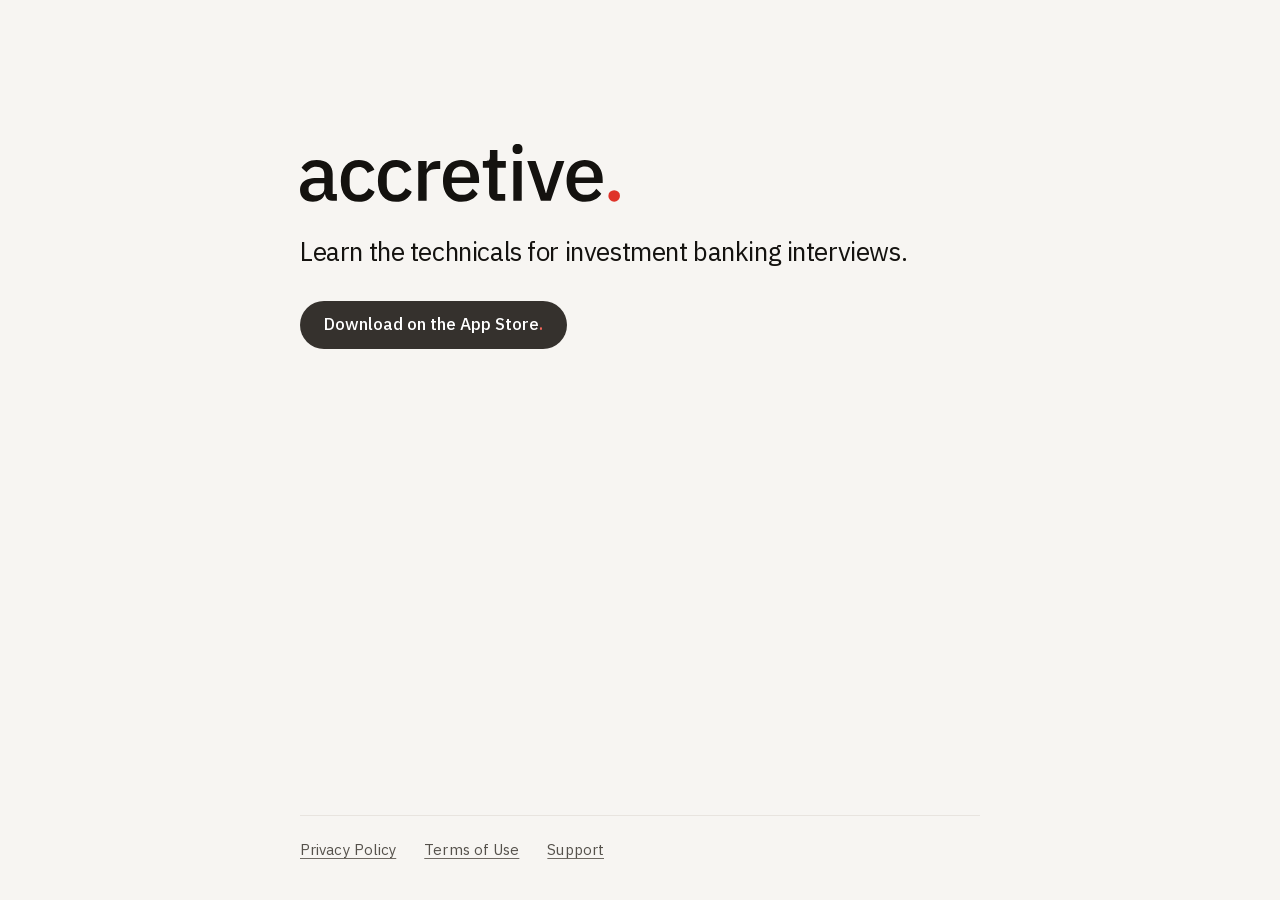
==== index.html @ 2911edc6 "Add the static site for accretiveapp.com Home page, /privacy, /terms, /support and a 404 page. Plain" ====
<!doctype html>
<html lang="en">
<head>
  <meta charset="utf-8">
  <meta name="viewport" content="width=device-width, initial-scale=1">
  <title>Accretive: Learn the technicals for investment banking interviews</title>
  <meta name="description" content="Learn the technicals for investment banking interviews.">
  <meta name="color-scheme" content="light dark">
  <meta name="theme-color" content="#F7F5F2" media="(prefers-color-scheme: light)">
  <meta name="theme-color" content="#121110" media="(prefers-color-scheme: dark)">
  <link rel="preload" href="/fonts/AppSans-Regular.ttf" as="font" type="font/ttf" crossorigin>
  <link rel="preload" href="/fonts/AppSans-Medium.ttf" as="font" type="font/ttf" crossorigin>
  <link rel="stylesheet" href="/style.css">
</head>
<body>
<div class="page">
  <main class="home">
    <h1 class="wordmark"><svg role="img" aria-label="Accretive" viewBox="185 152.7 1631.3 294.6"><g transform="translate(-75.764697 62.313744)"><path fill="currentColor" d="M448.765,380.27L424.873,380.27C417.04,380.27 410.316,378.507 404.702,374.982C399.088,371.457 394.845,366.431 391.973,359.903C389.101,353.375 387.665,345.672 387.665,336.795L387.665,333.27L399.806,346.195L386.098,346.195C382.181,358.728 375.001,368.324 364.556,374.982C354.112,381.64 341.448,384.97 326.565,384.97C305.676,384.97 289.487,379.486 277.998,368.52C266.509,357.553 260.765,342.8 260.765,324.261C260.765,310.683 264.094,299.39 270.752,290.382C277.411,281.374 287.137,274.585 299.931,270.015C312.726,265.446 328.654,263.161 347.715,263.161L384.531,263.161L384.531,245.928C384.531,233.656 381.137,224.06 374.348,217.14C367.559,210.221 356.984,206.761 342.623,206.761C330.873,206.761 321.147,209.438 313.444,214.79C305.741,220.143 299.279,226.736 294.056,234.57L268.598,211.461C275.387,199.972 284.983,190.507 297.386,183.065C309.788,175.624 325.781,171.903 345.365,171.903C371.476,171.903 391.647,178.104 405.877,190.507C420.108,202.91 427.223,220.47 427.223,243.186L427.223,345.411L448.765,345.411L448.765,380.27ZM384.531,290.578L348.498,290.578C333.615,290.578 322.517,292.928 315.206,297.628C307.895,302.328 304.24,309.117 304.24,317.995L304.24,325.045C304.24,333.922 307.373,340.711 313.64,345.411C319.906,350.111 328.262,352.461 338.706,352.461C347.584,352.461 355.417,351.156 362.206,348.545C368.995,345.933 374.413,342.147 378.461,337.186C382.508,332.225 384.531,326.481 384.531,319.953L384.531,290.578ZM561.565,384.97C532.059,384.97 509.212,375.374 493.023,356.182C476.834,336.99 468.74,311.075 468.74,278.436C468.74,245.797 476.834,219.882 493.023,200.69C509.212,181.499 532.059,171.903 561.565,171.903C581.931,171.903 598.642,176.472 611.698,185.611C624.754,194.75 634.154,206.892 639.898,222.036L604.648,238.486C601.776,229.086 596.684,221.579 589.373,215.965C582.062,210.352 572.792,207.545 561.565,207.545C545.898,207.545 534.017,212.44 525.923,222.232C517.829,232.024 513.781,244.753 513.781,260.42L513.781,296.453C513.781,312.12 517.829,324.914 525.923,334.836C534.017,344.758 545.898,349.72 561.565,349.72C573.837,349.72 583.759,346.652 591.331,340.515C598.904,334.379 604.909,326.22 609.348,316.036L641.465,333.27C634.937,349.981 624.884,362.775 611.306,371.653C597.729,380.531 581.148,384.97 561.565,384.97ZM750.74,384.97C721.234,384.97 698.387,375.374 682.198,356.182C666.009,336.99 657.915,311.075 657.915,278.436C657.915,245.797 666.009,219.882 682.198,200.69C698.387,181.499 721.234,171.903 750.74,171.903C771.106,171.903 787.817,176.472 800.873,185.611C813.929,194.75 823.329,206.892 829.073,222.036L793.823,238.486C790.951,229.086 785.859,221.579 778.548,215.965C771.237,210.352 761.967,207.545 750.74,207.545C735.073,207.545 723.192,212.44 715.098,222.232C707.004,232.024 702.956,244.753 702.956,260.42L702.956,296.453C702.956,312.12 707.004,324.914 715.098,334.836C723.192,344.758 735.073,349.72 750.74,349.72C763.012,349.72 772.934,346.652 780.506,340.515C788.079,334.379 794.084,326.22 798.523,316.036L830.64,333.27C824.112,349.981 814.059,362.775 800.481,371.653C786.904,380.531 770.323,384.97 750.74,384.97ZM906.231,380.27L863.54,380.27L863.54,176.603L906.231,176.603L906.231,216.945L908.19,216.945C910.279,210.156 913.608,203.693 918.177,197.557C922.747,191.421 928.817,186.395 936.39,182.478C943.962,178.561 953.231,176.603 964.198,176.603L975.556,176.603L975.556,217.728L958.715,217.728C947.487,217.728 937.956,219.033 930.123,221.645C922.29,224.256 916.349,227.911 912.302,232.611C908.255,237.311 906.231,243.186 906.231,250.236L906.231,380.27ZM1084.048,384.97C1064.726,384.97 1048.015,380.596 1033.915,371.849C1019.815,363.102 1008.913,350.764 1001.211,334.836C993.508,318.908 989.656,300.108 989.656,278.436C989.656,256.764 993.442,238.029 1001.015,222.232C1008.587,206.435 1019.292,194.097 1033.131,185.22C1046.97,176.342 1063.551,171.903 1082.873,171.903C1102.979,171.903 1119.755,176.407 1133.202,185.415C1146.649,194.424 1156.767,206.631 1163.556,222.036C1170.345,237.442 1173.74,254.545 1173.74,273.345L1173.74,289.403L1034.306,289.403L1034.306,296.061C1034.306,311.728 1038.941,324.588 1048.211,334.64C1057.48,344.693 1070.731,349.72 1087.965,349.72C1100.498,349.72 1111.073,346.978 1119.69,341.495C1128.306,336.011 1135.487,328.57 1141.231,319.17L1166.69,343.845C1158.856,356.117 1147.824,366.039 1133.594,373.611C1119.363,381.183 1102.848,384.97 1084.048,384.97ZM1083.656,205.195C1073.734,205.195 1065.052,207.479 1057.611,212.049C1050.169,216.618 1044.424,222.885 1040.377,230.849C1036.33,238.813 1034.306,248.017 1034.306,258.461L1034.306,261.203L1129.09,261.203L1129.09,257.286C1129.09,246.842 1127.262,237.703 1123.606,229.87C1119.951,222.036 1114.729,215.965 1107.94,211.657C1101.151,207.349 1093.056,205.195 1083.656,205.195ZM1306.906,380.27L1269.698,380.27C1255.076,380.27 1243.913,376.288 1236.211,368.324C1228.508,360.36 1224.656,349.458 1224.656,335.62L1224.656,211.461L1192.931,211.461L1192.931,176.603L1210.165,176.603C1217.215,176.603 1222.111,175.036 1224.852,171.903C1227.594,168.77 1228.965,163.678 1228.965,156.628L1228.965,120.986L1267.348,120.986L1267.348,176.603L1310.04,176.603L1310.04,211.461L1267.348,211.461L1267.348,345.411L1306.906,345.411L1306.906,380.27ZM1369.965,141.745C1361.087,141.745 1354.624,139.656 1350.577,135.478C1346.53,131.3 1344.506,125.947 1344.506,119.42L1344.506,112.761C1344.506,106.233 1346.53,100.881 1350.577,96.703C1354.624,92.525 1361.087,90.436 1369.965,90.436C1378.842,90.436 1385.24,92.525 1389.156,96.703C1393.073,100.881 1395.031,106.233 1395.031,112.761L1395.031,119.42C1395.031,125.947 1393.073,131.3 1389.156,135.478C1385.24,139.656 1378.842,141.745 1369.965,141.745ZM1348.423,380.27L1348.423,176.603L1391.115,176.603L1391.115,380.27L1348.423,380.27ZM1539.165,380.27L1488.64,380.27L1419.315,176.603L1461.615,176.603L1492.948,269.428L1513.706,340.711L1516.056,340.711L1536.815,269.428L1568.148,176.603L1608.49,176.603L1539.165,380.27ZM1714.24,384.97C1694.917,384.97 1678.206,380.596 1664.106,371.849C1650.006,363.102 1639.105,350.764 1631.402,334.836C1623.699,318.908 1619.848,300.108 1619.848,278.436C1619.848,256.764 1623.634,238.029 1631.206,222.232C1638.779,206.435 1649.484,194.097 1663.323,185.22C1677.162,176.342 1693.742,171.903 1713.065,171.903C1733.17,171.903 1749.947,176.407 1763.394,185.415C1776.841,194.424 1786.959,206.631 1793.748,222.036C1800.537,237.442 1803.931,254.545 1803.931,273.345L1803.931,289.403L1664.498,289.403L1664.498,296.061C1664.498,311.728 1669.133,324.588 1678.402,334.64C1687.672,344.693 1700.923,349.72 1718.156,349.72C1730.69,349.72 1741.265,346.978 1749.881,341.495C1758.498,336.011 1765.679,328.57 1771.423,319.17L1796.881,343.845C1789.048,356.117 1778.016,366.039 1763.786,373.611C1749.555,381.183 1733.04,384.97 1714.24,384.97ZM1713.848,205.195C1703.926,205.195 1695.244,207.479 1687.802,212.049C1680.361,216.618 1674.616,222.885 1670.569,230.849C1666.522,238.813 1664.498,248.017 1664.498,258.461L1664.498,261.203L1759.281,261.203L1759.281,257.286C1759.281,246.842 1757.454,237.703 1753.798,229.87C1750.142,222.036 1744.92,215.965 1738.131,211.657C1731.342,207.349 1723.248,205.195 1713.848,205.195Z"/><ellipse class="stop" transform="matrix(0.741934 0 0 0.753526 478.158251 -229.477271)" cx="1865.809" cy="776.103" rx="39.828" ry="39.216"/></g></svg></h1>
    <p class="lede">Learn the technicals for investment banking interviews.</p>
    <!-- TODO: point this link at the App Store page once the app is live. -->
    <p><a class="store" href="#">Download on the App Store<span class="full-stop" aria-hidden="true">.</span></a></p>
  </main>
  <footer class="site-footer">
    <nav aria-label="Privacy, terms and support">
      <ul>
        <li><a href="/privacy/">Privacy Policy</a></li>
        <li><a href="/terms/">Terms of Use</a></li>
        <li><a href="/support/">Support</a></li>
      </ul>
    </nav>
  </footer>
</div>
</body>
</html>
---- style.css ----
/* Accretive site.
   The colours are the app's tokens (src/styles/tokens.ts in the app repo), light and dark.
   Monochrome with one red accent: the full stop. No gradients, no shadows, no images.
   Type is App Sans, weights 400 and 500 only (fonts/LICENSE.txt). */

@font-face {
  font-family: "App Sans";
  src: url("/fonts/AppSans-Regular.ttf") format("truetype");
  font-weight: 400;
  font-style: normal;
  font-display: swap;
}

@font-face {
  font-family: "App Sans";
  src: url("/fonts/AppSans-Medium.ttf") format("truetype");
  font-weight: 500;
  font-style: normal;
  font-display: swap;
}

:root {
  color-scheme: light dark;

  --page: #F7F5F2;
  --text: #14120F;
  --text-secondary: #55514B;
  --text-muted: #6F6A63;
  --border: #E8E4DF;
  --accent: #DF3329;

  /* The judgement key of the app: the one dark, filled control. */
  --key: #35312D;
  --key-hover: #14120F;
  --key-text: #FFFFFF;
  --key-stop: #FF6A5E;

  --measure: 680px;
  --gutter: 20px;
  --sans: "App Sans", system-ui, -apple-system, "Segoe UI", Roboto, "Helvetica Neue", Arial, sans-serif;
}

@media (prefers-color-scheme: dark) {
  :root {
    --page: #121110;
    --text: #ECEAE7;
    --text-secondary: #B0AAA4;
    --text-muted: #8B857E;
    --border: #2A2826;
    --accent: #FF6A5E;

    --key: #ECEAE7;
    --key-hover: #FFFFFF;
    --key-text: #14120F;
    --key-stop: #DF3329;
  }
}

*,
*::before,
*::after {
  box-sizing: border-box;
}

html {
  -webkit-text-size-adjust: 100%;
  text-size-adjust: 100%;
}

body {
  margin: 0;
  background: var(--page);
  color: var(--text);
  font-family: var(--sans);
  font-size: 17px;
  font-weight: 400;
  line-height: 1.6;
  overflow-wrap: break-word;
}

/* Page frame: one column of at most 680 px of text, the footer at the foot of a short page. */

.page {
  display: flex;
  flex-direction: column;
  min-height: 100vh;
  min-height: 100dvh;
  width: 100%;
  max-width: calc(var(--measure) + 2 * var(--gutter));
  margin: 0 auto;
  padding: 0 var(--gutter);
}

main {
  flex: 1;
  padding: 40px 0 8px;
}

.site-header {
  padding: 28px 0 20px;
  border-bottom: 1px solid var(--border);
}

.site-footer {
  margin-top: 56px;
  padding: 12px 0 28px;
  border-top: 1px solid var(--border);
}

/* The wordmark: letters in the text colour, the full stop in the accent. */

.wordmark {
  display: block;
  margin: 0;
  color: var(--text);
  line-height: 0;
}

.wordmark svg {
  display: block;
  width: 116px;
  height: auto;
}

.stop {
  fill: var(--accent);
}

/* Type: tighter tracking and leading as the size grows. */

h1,
h2 {
  margin: 0;
  font-weight: 500;
  text-wrap: balance;
}

h1 {
  font-size: 2rem;
  line-height: 1.15;
  letter-spacing: -0.022em;
}

h2 {
  margin-top: 2.5rem;
  margin-bottom: 0.5rem;
  font-size: 1.25rem;
  line-height: 1.3;
  letter-spacing: -0.012em;
}

p,
ul {
  margin: 0 0 1em;
  text-wrap: pretty;
}

h1 + p,
h1 + .meta {
  margin-top: 0.75rem;
}

.meta {
  color: var(--text-secondary);
}

ul {
  padding-left: 1.25em;
}

li + li {
  margin-top: 0.5em;
}

/* Links are underlined, never told apart by colour alone. */

a {
  color: inherit;
  text-decoration: underline;
  text-decoration-color: var(--text-muted);
  text-decoration-thickness: 1px;
  text-underline-offset: 0.2em;
}

a:hover {
  text-decoration-color: currentColor;
}

a:focus-visible {
  outline: 2px solid var(--text);
  outline-offset: 3px;
  border-radius: 2px;
}

/* Footer links: a tap target of at least 44 px. */

.site-footer ul {
  display: flex;
  flex-wrap: wrap;
  gap: 0 28px;
  margin: 0;
  padding: 0;
  list-style: none;
}

.site-footer li + li {
  margin-top: 0;
}

.site-footer a {
  display: inline-block;
  padding: 10px 0;
  min-height: 44px;
  font-size: 15px;
  line-height: 24px;
  letter-spacing: 0.006em;
  color: var(--text-secondary);
}

.site-footer a[aria-current="page"] {
  color: var(--text);
  font-weight: 500;
  text-decoration: none;
}

/* The home page. */

.home {
  padding-top: clamp(56px, 16vh, 144px);
}

.home .wordmark svg {
  width: min(100%, 280px);
}

.lede {
  margin: 2rem 0 2rem;
  font-size: 1.375rem;
  line-height: 1.35;
  letter-spacing: -0.012em;
  color: var(--text);
  text-wrap: balance;
}

/* The one main action: a dark key with the full stop in red. The accent is the stop, never a fill. */

.store {
  display: inline-flex;
  align-items: center;
  min-height: 48px;
  padding: 0 24px;
  border-radius: 9999px;
  background: var(--key);
  color: var(--key-text);
  font-weight: 500;
  text-decoration: none;
}

.store:hover {
  background: var(--key-hover);
}

.store:active {
  transform: scale(0.97);
}

.store:focus-visible {
  outline: 2px solid var(--text);
  outline-offset: 3px;
  border-radius: 9999px;
}

.store .full-stop {
  color: var(--key-stop);
}

@media (min-width: 600px) {
  h1 {
    font-size: 2.5rem;
    letter-spacing: -0.026em;
  }

  .site-header {
    padding-top: 40px;
  }

  main {
    padding-top: 56px;
  }

  .home .wordmark svg {
    width: 320px;
  }

  .lede {
    font-size: 1.625rem;
    letter-spacing: -0.016em;
  }
}
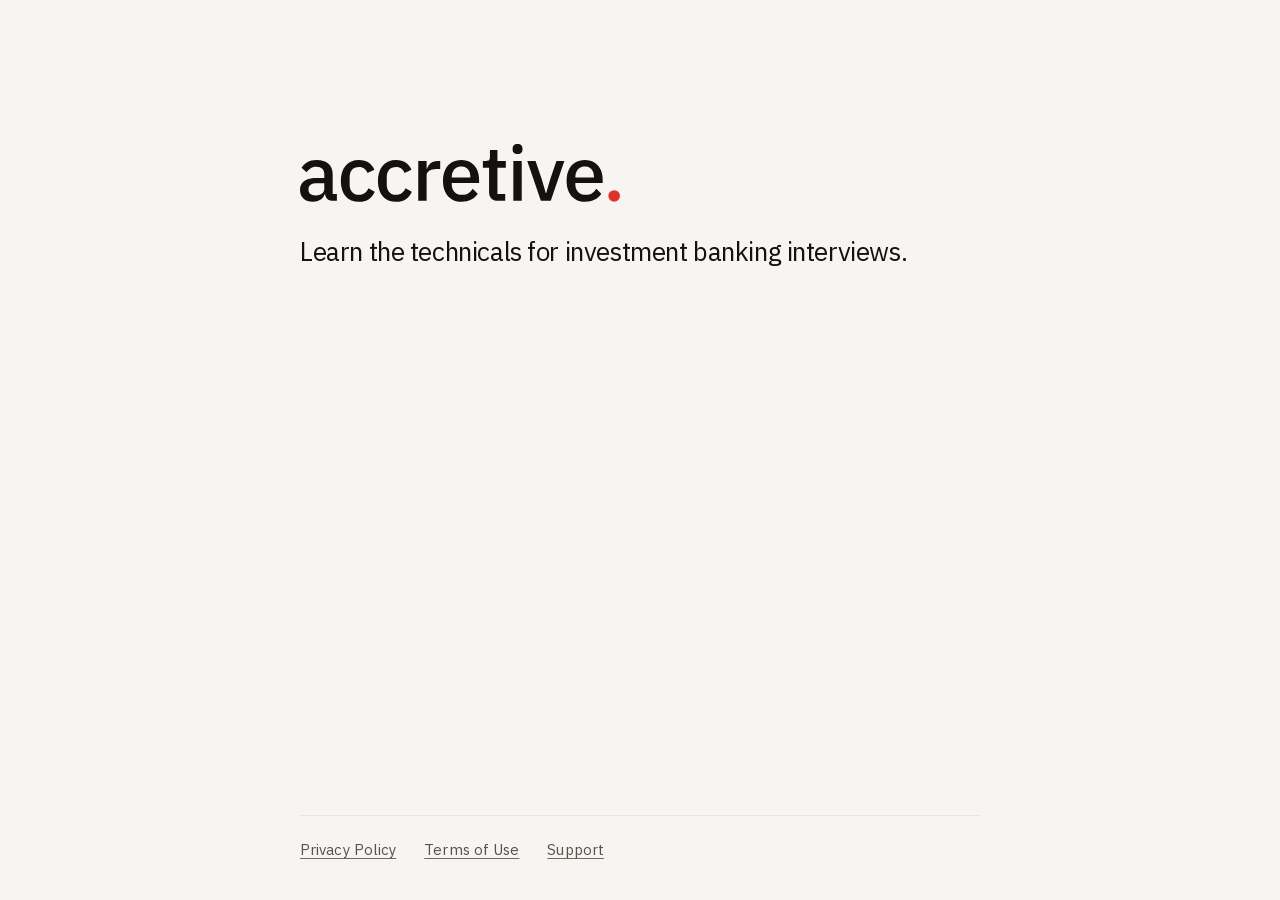
==== commit a0ee4aea: "Remove the App Store button, add the favicon and touch icon The home page loses the button for now a" ====
--- a/index.html
+++ b/index.html
@@ -9,16 +9,17 @@
   <meta name="theme-color" content="#F7F5F2" media="(prefers-color-scheme: light)">
   <meta name="theme-color" content="#121110" media="(prefers-color-scheme: dark)">
   <link rel="preload" href="/fonts/AppSans-Regular.ttf" as="font" type="font/ttf" crossorigin>
-  <link rel="preload" href="/fonts/AppSans-Medium.ttf" as="font" type="font/ttf" crossorigin>
   <link rel="stylesheet" href="/style.css">
+  <link rel="icon" type="image/png" sizes="32x32" href="/favicon-32.png">
+  <link rel="icon" type="image/png" sizes="180x180" href="/favicon-180.png">
+  <link rel="apple-touch-icon" href="/apple-touch-icon.png">
 </head>
 <body>
 <div class="page">
   <main class="home">
     <h1 class="wordmark"><svg role="img" aria-label="Accretive" viewBox="185 152.7 1631.3 294.6"><g transform="translate(-75.764697 62.313744)"><path fill="currentColor" d="M448.765,380.27L424.873,380.27C417.04,380.27 410.316,378.507 404.702,374.982C399.088,371.457 394.845,366.431 391.973,359.903C389.101,353.375 387.665,345.672 387.665,336.795L387.665,333.27L399.806,346.195L386.098,346.195C382.181,358.728 375.001,368.324 364.556,374.982C354.112,381.64 341.448,384.97 326.565,384.97C305.676,384.97 289.487,379.486 277.998,368.52C266.509,357.553 260.765,342.8 260.765,324.261C260.765,310.683 264.094,299.39 270.752,290.382C277.411,281.374 287.137,274.585 299.931,270.015C312.726,265.446 328.654,263.161 347.715,263.161L384.531,263.161L384.531,245.928C384.531,233.656 381.137,224.06 374.348,217.14C367.559,210.221 356.984,206.761 342.623,206.761C330.873,206.761 321.147,209.438 313.444,214.79C305.741,220.143 299.279,226.736 294.056,234.57L268.598,211.461C275.387,199.972 284.983,190.507 297.386,183.065C309.788,175.624 325.781,171.903 345.365,171.903C371.476,171.903 391.647,178.104 405.877,190.507C420.108,202.91 427.223,220.47 427.223,243.186L427.223,345.411L448.765,345.411L448.765,380.27ZM384.531,290.578L348.498,290.578C333.615,290.578 322.517,292.928 315.206,297.628C307.895,302.328 304.24,309.117 304.24,317.995L304.24,325.045C304.24,333.922 307.373,340.711 313.64,345.411C319.906,350.111 328.262,352.461 338.706,352.461C347.584,352.461 355.417,351.156 362.206,348.545C368.995,345.933 374.413,342.147 378.461,337.186C382.508,332.225 384.531,326.481 384.531,319.953L384.531,290.578ZM561.565,384.97C532.059,384.97 509.212,375.374 493.023,356.182C476.834,336.99 468.74,311.075 468.74,278.436C468.74,245.797 476.834,219.882 493.023,200.69C509.212,181.499 532.059,171.903 561.565,171.903C581.931,171.903 598.642,176.472 611.698,185.611C624.754,194.75 634.154,206.892 639.898,222.036L604.648,238.486C601.776,229.086 596.684,221.579 589.373,215.965C582.062,210.352 572.792,207.545 561.565,207.545C545.898,207.545 534.017,212.44 525.923,222.232C517.829,232.024 513.781,244.753 513.781,260.42L513.781,296.453C513.781,312.12 517.829,324.914 525.923,334.836C534.017,344.758 545.898,349.72 561.565,349.72C573.837,349.72 583.759,346.652 591.331,340.515C598.904,334.379 604.909,326.22 609.348,316.036L641.465,333.27C634.937,349.981 624.884,362.775 611.306,371.653C597.729,380.531 581.148,384.97 561.565,384.97ZM750.74,384.97C721.234,384.97 698.387,375.374 682.198,356.182C666.009,336.99 657.915,311.075 657.915,278.436C657.915,245.797 666.009,219.882 682.198,200.69C698.387,181.499 721.234,171.903 750.74,171.903C771.106,171.903 787.817,176.472 800.873,185.611C813.929,194.75 823.329,206.892 829.073,222.036L793.823,238.486C790.951,229.086 785.859,221.579 778.548,215.965C771.237,210.352 761.967,207.545 750.74,207.545C735.073,207.545 723.192,212.44 715.098,222.232C707.004,232.024 702.956,244.753 702.956,260.42L702.956,296.453C702.956,312.12 707.004,324.914 715.098,334.836C723.192,344.758 735.073,349.72 750.74,349.72C763.012,349.72 772.934,346.652 780.506,340.515C788.079,334.379 794.084,326.22 798.523,316.036L830.64,333.27C824.112,349.981 814.059,362.775 800.481,371.653C786.904,380.531 770.323,384.97 750.74,384.97ZM906.231,380.27L863.54,380.27L863.54,176.603L906.231,176.603L906.231,216.945L908.19,216.945C910.279,210.156 913.608,203.693 918.177,197.557C922.747,191.421 928.817,186.395 936.39,182.478C943.962,178.561 953.231,176.603 964.198,176.603L975.556,176.603L975.556,217.728L958.715,217.728C947.487,217.728 937.956,219.033 930.123,221.645C922.29,224.256 916.349,227.911 912.302,232.611C908.255,237.311 906.231,243.186 906.231,250.236L906.231,380.27ZM1084.048,384.97C1064.726,384.97 1048.015,380.596 1033.915,371.849C1019.815,363.102 1008.913,350.764 1001.211,334.836C993.508,318.908 989.656,300.108 989.656,278.436C989.656,256.764 993.442,238.029 1001.015,222.232C1008.587,206.435 1019.292,194.097 1033.131,185.22C1046.97,176.342 1063.551,171.903 1082.873,171.903C1102.979,171.903 1119.755,176.407 1133.202,185.415C1146.649,194.424 1156.767,206.631 1163.556,222.036C1170.345,237.442 1173.74,254.545 1173.74,273.345L1173.74,289.403L1034.306,289.403L1034.306,296.061C1034.306,311.728 1038.941,324.588 1048.211,334.64C1057.48,344.693 1070.731,349.72 1087.965,349.72C1100.498,349.72 1111.073,346.978 1119.69,341.495C1128.306,336.011 1135.487,328.57 1141.231,319.17L1166.69,343.845C1158.856,356.117 1147.824,366.039 1133.594,373.611C1119.363,381.183 1102.848,384.97 1084.048,384.97ZM1083.656,205.195C1073.734,205.195 1065.052,207.479 1057.611,212.049C1050.169,216.618 1044.424,222.885 1040.377,230.849C1036.33,238.813 1034.306,248.017 1034.306,258.461L1034.306,261.203L1129.09,261.203L1129.09,257.286C1129.09,246.842 1127.262,237.703 1123.606,229.87C1119.951,222.036 1114.729,215.965 1107.94,211.657C1101.151,207.349 1093.056,205.195 1083.656,205.195ZM1306.906,380.27L1269.698,380.27C1255.076,380.27 1243.913,376.288 1236.211,368.324C1228.508,360.36 1224.656,349.458 1224.656,335.62L1224.656,211.461L1192.931,211.461L1192.931,176.603L1210.165,176.603C1217.215,176.603 1222.111,175.036 1224.852,171.903C1227.594,168.77 1228.965,163.678 1228.965,156.628L1228.965,120.986L1267.348,120.986L1267.348,176.603L1310.04,176.603L1310.04,211.461L1267.348,211.461L1267.348,345.411L1306.906,345.411L1306.906,380.27ZM1369.965,141.745C1361.087,141.745 1354.624,139.656 1350.577,135.478C1346.53,131.3 1344.506,125.947 1344.506,119.42L1344.506,112.761C1344.506,106.233 1346.53,100.881 1350.577,96.703C1354.624,92.525 1361.087,90.436 1369.965,90.436C1378.842,90.436 1385.24,92.525 1389.156,96.703C1393.073,100.881 1395.031,106.233 1395.031,112.761L1395.031,119.42C1395.031,125.947 1393.073,131.3 1389.156,135.478C1385.24,139.656 1378.842,141.745 1369.965,141.745ZM1348.423,380.27L1348.423,176.603L1391.115,176.603L1391.115,380.27L1348.423,380.27ZM1539.165,380.27L1488.64,380.27L1419.315,176.603L1461.615,176.603L1492.948,269.428L1513.706,340.711L1516.056,340.711L1536.815,269.428L1568.148,176.603L1608.49,176.603L1539.165,380.27ZM1714.24,384.97C1694.917,384.97 1678.206,380.596 1664.106,371.849C1650.006,363.102 1639.105,350.764 1631.402,334.836C1623.699,318.908 1619.848,300.108 1619.848,278.436C1619.848,256.764 1623.634,238.029 1631.206,222.232C1638.779,206.435 1649.484,194.097 1663.323,185.22C1677.162,176.342 1693.742,171.903 1713.065,171.903C1733.17,171.903 1749.947,176.407 1763.394,185.415C1776.841,194.424 1786.959,206.631 1793.748,222.036C1800.537,237.442 1803.931,254.545 1803.931,273.345L1803.931,289.403L1664.498,289.403L1664.498,296.061C1664.498,311.728 1669.133,324.588 1678.402,334.64C1687.672,344.693 1700.923,349.72 1718.156,349.72C1730.69,349.72 1741.265,346.978 1749.881,341.495C1758.498,336.011 1765.679,328.57 1771.423,319.17L1796.881,343.845C1789.048,356.117 1778.016,366.039 1763.786,373.611C1749.555,381.183 1733.04,384.97 1714.24,384.97ZM1713.848,205.195C1703.926,205.195 1695.244,207.479 1687.802,212.049C1680.361,216.618 1674.616,222.885 1670.569,230.849C1666.522,238.813 1664.498,248.017 1664.498,258.461L1664.498,261.203L1759.281,261.203L1759.281,257.286C1759.281,246.842 1757.454,237.703 1753.798,229.87C1750.142,222.036 1744.92,215.965 1738.131,211.657C1731.342,207.349 1723.248,205.195 1713.848,205.195Z"/><ellipse class="stop" transform="matrix(0.741934 0 0 0.753526 478.158251 -229.477271)" cx="1865.809" cy="776.103" rx="39.828" ry="39.216"/></g></svg></h1>
     <p class="lede">Learn the technicals for investment banking interviews.</p>
-    <!-- TODO: point this link at the App Store page once the app is live. -->
-    <p><a class="store" href="#">Download on the App Store<span class="full-stop" aria-hidden="true">.</span></a></p>
+    <!-- TODO vid lansering: Apples officiella Download on the App Store-märke, länk https://apps.apple.com/app/id6837736333 -->
   </main>
   <footer class="site-footer">
     <nav aria-label="Privacy, terms and support">
--- a/style.css
+++ b/style.css
@@ -28,12 +28,6 @@
   --text-muted: #6F6A63;
   --border: #E8E4DF;
   --accent: #DF3329;
-
-  /* The judgement key of the app: the one dark, filled control. */
-  --key: #35312D;
-  --key-hover: #14120F;
-  --key-text: #FFFFFF;
-  --key-stop: #FF6A5E;
 
   --measure: 680px;
   --gutter: 20px;
@@ -48,11 +42,6 @@
     --text-muted: #8B857E;
     --border: #2A2826;
     --accent: #FF6A5E;
-
-    --key: #ECEAE7;
-    --key-hover: #FFFFFF;
-    --key-text: #14120F;
-    --key-stop: #DF3329;
   }
 }
 
@@ -242,38 +231,6 @@
   text-wrap: balance;
 }
 
-/* The one main action: a dark key with the full stop in red. The accent is the stop, never a fill. */
-
-.store {
-  display: inline-flex;
-  align-items: center;
-  min-height: 48px;
-  padding: 0 24px;
-  border-radius: 9999px;
-  background: var(--key);
-  color: var(--key-text);
-  font-weight: 500;
-  text-decoration: none;
-}
-
-.store:hover {
-  background: var(--key-hover);
-}
-
-.store:active {
-  transform: scale(0.97);
-}
-
-.store:focus-visible {
-  outline: 2px solid var(--text);
-  outline-offset: 3px;
-  border-radius: 9999px;
-}
-
-.store .full-stop {
-  color: var(--key-stop);
-}
-
 @media (min-width: 600px) {
   h1 {
     font-size: 2.5rem;
